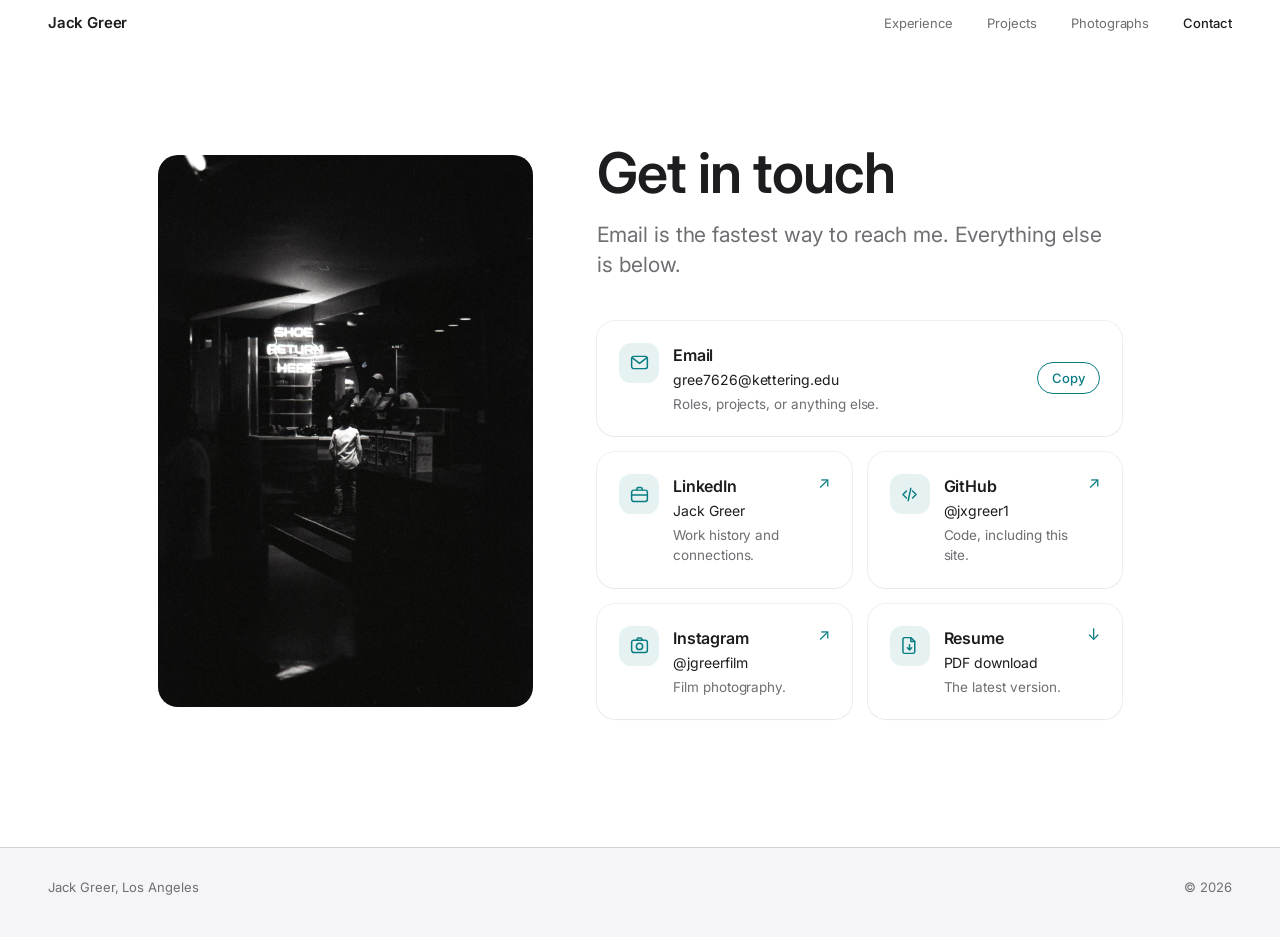
==== contact.html @ ddaab8fc "Seperate pages Changed from single Index to updated pages, as well as minor tweaks to text in projec" ====
<!doctype html>
<html lang="en">
<head>
<meta charset="utf-8">
<meta name="viewport" content="width=device-width, initial-scale=1">
<meta name="description" content="Get in touch with Jack Greer.">
<link rel="canonical" href="https://greerjack.com/contact.html">
<meta property="og:type" content="website">
<meta property="og:site_name" content="Jack Greer">
<meta property="og:title" content="Contact · Jack Greer">
<meta property="og:url" content="https://greerjack.com/contact.html">
<meta property="og:image" content="https://greerjack.com/ig/01.jpg">
<meta name="twitter:card" content="summary_large_image">
<meta name="theme-color" content="#FFFFFF">
<link rel="icon" type="image/png" href="assets/favicon.png">
<link rel="apple-touch-icon" href="assets/favicon.png">
<title>Contact · Jack Greer</title>
<link rel="preconnect" href="https://fonts.googleapis.com">
<link rel="preconnect" href="https://fonts.gstatic.com" crossorigin>
<link rel="stylesheet" href="https://fonts.googleapis.com/css2?family=Inter:wght@400;500;600&display=swap">
<link rel="stylesheet" href="assets/site.css">
</head>
<body>
<nav class="nav">
  <div class="nav-in">
    <a class="logo" href="index.html">Jack Greer</a>
    <a href="experience.html">Experience</a>
    <a href="projects.html">Projects</a>
    <a href="photographs.html">Photographs</a>
    <a href="contact.html" aria-current="page">Contact</a>
  </div>
</nav>

<main>

  <section class="band first" id="contact">
    <div class="inner">
      <div class="contact">
        <figure class="contact-photo">
          <img src="assets/contact.jpg" width="1200" height="1767"
               alt="Black and white film photo of a child standing at a bowling alley counter under a neon sign reading Shoe Return Here">
        </figure>

        <div class="contact-body">
          <h1>Get in touch</h1>
          <p class="sub">Email is the fastest way to reach me. Everything else is below.</p>

          <div class="ccards">
            <div class="ccard-wrap wide">
              <a class="ccard" href="mailto:gree7626@kettering.edu">
                <span class="ic" aria-hidden="true"><svg viewBox="0 0 24 24"><rect x="3" y="5" width="18" height="14" rx="2.5"/><path d="M3.5 6.5 12 13l8.5-6.5"/></svg></span>
                <span class="txt"><b>Email</b><span class="h">gree7626@kettering.edu</span><span class="d">Roles, projects, or anything else.</span></span>
              </a>
              <button class="copy" type="button" data-copy="gree7626@kettering.edu" aria-label="Copy email address">Copy</button>
            </div>

            <a class="ccard" href="https://www.linkedin.com/in/jack-greer-14b435104/" target="_blank" rel="noopener">
              <span class="ic" aria-hidden="true"><svg viewBox="0 0 24 24"><rect x="3" y="7" width="18" height="13" rx="2.5"/><path d="M9 7V5.5A1.5 1.5 0 0 1 10.5 4h3A1.5 1.5 0 0 1 15 5.5V7M3 12.5h18"/></svg></span>
              <span class="txt"><b>LinkedIn</b><span class="h">Jack Greer</span><span class="d">Work history and connections.</span></span>
              <span class="go" aria-hidden="true">&#8599;</span>
            </a>

            <a class="ccard" href="https://github.com/jxgreer1" target="_blank" rel="noopener">
              <span class="ic" aria-hidden="true"><svg viewBox="0 0 24 24"><path d="m8.5 8-4 4 4 4M15.5 8l4 4-4 4M13.5 5l-3 14"/></svg></span>
              <span class="txt"><b>GitHub</b><span class="h">@jxgreer1</span><span class="d">Code, including this site.</span></span>
              <span class="go" aria-hidden="true">&#8599;</span>
            </a>

            <a class="ccard" href="https://www.instagram.com/jgreerfilm/" target="_blank" rel="noopener">
              <span class="ic" aria-hidden="true"><svg viewBox="0 0 24 24"><rect x="3" y="6" width="18" height="14" rx="2.5"/><path d="M8.5 6 10 3.5h4L15.5 6"/><circle cx="12" cy="13" r="3.6"/></svg></span>
              <span class="txt"><b>Instagram</b><span class="h">@jgreerfilm</span><span class="d">Film photography.</span></span>
              <span class="go" aria-hidden="true">&#8599;</span>
            </a>

            <a class="ccard" href="https://docs.google.com/document/d/1cQ-q45MvrqVST_3Hsrq_gAMxx80rNRZd/export?format=pdf">
              <span class="ic" aria-hidden="true"><svg viewBox="0 0 24 24"><path d="M6.5 3h7l4.5 4.5V19a2 2 0 0 1-2 2h-9.5a2 2 0 0 1-2-2V5a2 2 0 0 1 2-2Z"/><path d="M13.5 3v4.5H18M12 11v6m-2.5-2.5L12 17l2.5-2.5"/></svg></span>
              <span class="txt"><b>Resume</b><span class="h">PDF download</span><span class="d">The latest version.</span></span>
              <span class="go" aria-hidden="true">&darr;</span>
            </a>
          </div>
        </div>
      </div>
    </div>
  </section>

</main>

<footer>
  <div class="foot">
    <span>Jack Greer, Los Angeles</span>
    <span>&copy; 2026</span>
  </div>
</footer>

<script src="assets/site.js"></script>
</body>
</html>
---- assets/site.css ----
/* Shared styles for the top-level pages: index, experience, projects,
   photographs, contact. Project pages under projects/ carry their own. */
:root{
  color-scheme: light;
  --bg:#FFFFFF;
  --bg-alt:#F5F5F7;
  --ink:#1D1D1F;
  --ink-2:#6E6E73;
  --rule:#D2D2D7;
  --accent:#0A7D82;
  --sans:-apple-system,BlinkMacSystemFont,"SF Pro Text","SF Pro Display","SF Pro",
         "Inter","Segoe UI",Roboto,"Helvetica Neue",Arial,sans-serif;
  --gut:clamp(22px,5vw,48px);
  --page:1060px;
  --wide:1400px;
}

/* ---------- page transitions ----------
   Same-site navigations crossfade instead of hard reloading; the nav is
   lifted out so it holds still. Browsers without support load normally. */
@view-transition{navigation:auto}
.nav{view-transition-name:site-nav}
::view-transition-old(root){animation:vt-out .26s cubic-bezier(.4,0,1,1) both}
::view-transition-new(root){animation:vt-in .45s cubic-bezier(.22,.61,.36,1) both}
@keyframes vt-out{to{opacity:0;transform:translateY(-10px)}}
@keyframes vt-in{from{opacity:0;transform:translateY(16px)}}
::view-transition-group(*){animation-duration:.55s;animation-timing-function:cubic-bezier(.22,.61,.36,1)}
::view-transition-image-pair(cover-troodon),
::view-transition-image-pair(cover-miata),
::view-transition-image-pair(cover-tire){overflow:hidden;border-radius:clamp(14px,1.6vw,22px)}
::view-transition-old(cover-troodon),::view-transition-new(cover-troodon),
::view-transition-old(cover-miata),::view-transition-new(cover-miata),
::view-transition-old(cover-tire),::view-transition-new(cover-tire){height:100%;object-fit:cover}
@media (prefers-reduced-motion:reduce){
  ::view-transition-group(*),::view-transition-old(*),::view-transition-new(*){animation:none!important}
}

*{box-sizing:border-box}
html{-webkit-text-size-adjust:100%;scroll-behavior:smooth}
@media (prefers-reduced-motion:reduce){html{scroll-behavior:auto}*{transition:none!important;animation:none!important}}
body{
  margin:0;background:var(--bg);color:var(--ink);
  font-family:var(--sans);
  font-size:clamp(16px,1.1vw,17px);line-height:1.5;letter-spacing:-.003em;
  -webkit-font-smoothing:antialiased;-moz-osx-font-smoothing:grayscale;
  min-height:100vh;display:flex;flex-direction:column;
}
main{flex:1}
img{display:block;max-width:100%}
button,input,select,textarea{font-family:inherit;font-size:inherit;letter-spacing:inherit}
a{color:inherit}
:focus-visible{outline:2px solid var(--accent);outline-offset:4px;border-radius:4px}

.inner{max-width:var(--page);margin:0 auto;padding-inline:var(--gut)}
.inner.wide{max-width:var(--wide)}

/* ---------- nav ---------- */
.nav{
  position:sticky;top:0;z-index:50;height:48px;
  background:rgba(255,255,255,.72);
  backdrop-filter:saturate(180%) blur(20px);
  -webkit-backdrop-filter:saturate(180%) blur(20px);
  border-bottom:1px solid rgba(0,0,0,0);
  transition:background .3s ease,border-color .3s ease;
}
.nav.scrolled{background:rgba(255,255,255,.86);border-bottom-color:rgba(0,0,0,.09)}
.nav-in{
  max-width:var(--wide);margin:0 auto;padding-inline:var(--gut);height:100%;
  display:flex;align-items:center;gap:clamp(16px,3vw,34px);
}
.nav a{text-decoration:none;font-size:13px;color:var(--ink-2);transition:color .2s ease;white-space:nowrap}
.nav a:hover{color:var(--ink)}
.nav .logo{font-size:15px;font-weight:600;color:var(--ink);margin-right:auto;letter-spacing:-.012em}
.nav a[aria-current="page"]{color:var(--ink);font-weight:500}
@media (max-width:520px){
  .nav-in{gap:14px}
  .nav a{font-size:12.5px}
  .nav .logo{font-size:14px}
}
@media (max-width:400px){
  .nav-in{gap:11px}
  .nav a{font-size:12px}
}

/* ---------- hero (home) ---------- */
.hero{
  text-align:center;
  padding-block:clamp(84px,14vw,152px) clamp(72px,11vw,116px);
}
.hero h1{
  margin:0;font-size:clamp(46px,10vw,104px);font-weight:600;
  line-height:1.03;letter-spacing:-.022em;text-wrap:balance;
}
@media (prefers-reduced-motion:no-preference){
  .hero h1,.hero .lede,.hero .where{
    animation:heroIn .7s cubic-bezier(.22,.61,.36,1) backwards;
  }
  .hero h1{animation-delay:0s}
  .hero .lede{animation-delay:.09s}
  .hero .where{animation-delay:.18s}
}
@keyframes heroIn{from{opacity:0;transform:translateY(16px)}}
/* the name eases back and fades as you scroll past it */
@supports (animation-timeline: scroll()){
  @media (prefers-reduced-motion:no-preference){
    .hero{animation:heroAway linear both;animation-timeline:scroll(root);animation-range:0 60vh}
    @keyframes heroAway{to{opacity:.1;transform:translateY(-6vh) scale(.92)}}
  }
}
.lede{
  margin:clamp(18px,2.6vw,26px) auto 0;max-width:30ch;
  font-size:clamp(19px,2.6vw,27px);line-height:1.3;font-weight:500;
  letter-spacing:-.012em;color:var(--ink);text-wrap:balance;
}
.where{
  margin:clamp(22px,3vw,30px) 0 0;display:inline-flex;align-items:center;gap:8px;
  font-size:14px;color:var(--ink-2);
}
.where .dot{width:7px;height:7px;border-radius:50%;background:var(--accent);flex:none}

/* newest post, centered under the name */
.latest{margin:0 auto;max-width:min(720px,100%);text-align:center}
.latest .shot .plate{border-radius:clamp(14px,1.6vw,20px)}
.latest figcaption{margin-top:14px;font-size:14px;color:var(--ink-2)}
.latest figcaption .tag{
  display:inline-block;margin-right:8px;padding:2px 10px;border-radius:980px;
  background:rgba(10,125,130,.1);color:var(--accent);font-weight:600;font-size:12px;
}
.latest figcaption .t{color:var(--ink);font-weight:500}
.latest figcaption a{color:var(--accent);text-decoration:none;font-weight:500}
/* grows into place as it scrolls up */
@supports (animation-timeline: view()){
  @media (prefers-reduced-motion:no-preference){
    .latest{animation:growIn linear both;animation-timeline:view();animation-range:entry 0% cover 42%}
    @keyframes growIn{from{opacity:.35;transform:scale(.84)}}
  }
}

/* ---------- big numbers ---------- */
.stats{
  display:grid;grid-template-columns:repeat(auto-fit,minmax(200px,1fr));
  gap:clamp(24px,3vw,40px);margin:clamp(36px,5vw,56px) 0 0;padding:0;list-style:none;
}
.stat{border-top:1px solid var(--rule);padding-top:18px}
.stat .num{
  display:block;font-size:clamp(44px,5.6vw,68px);font-weight:600;line-height:1;
  letter-spacing:-.035em;font-variant-numeric:tabular-nums;white-space:nowrap;
  background:linear-gradient(120deg,#0A7D82 10%,#33B3A6 90%);
  -webkit-background-clip:text;background-clip:text;color:transparent;
}
.stat .lbl{display:block;margin-top:12px;font-size:15px;line-height:1.45;color:var(--ink-2)}
.stat .lbl b{color:var(--ink);font-weight:600}

/* ---------- intro ---------- */
.intro{
  display:grid;grid-template-columns:minmax(0,5fr) minmax(0,7fr);
  gap:clamp(28px,5vw,64px);align-items:start;margin-top:clamp(30px,4vw,48px);
}
.intro .me{margin:0;border-radius:clamp(14px,1.6vw,20px);overflow:hidden;background:#E8E8ED;line-height:0}
.intro .me img{width:100%;height:auto}
@media (max-width:760px){
  .intro{grid-template-columns:1fr}
  .intro .me{max-width:420px;margin-inline:auto}
}
.band .intro .prose{margin-top:0}

/* ---------- bands ---------- */
.band{padding-block:clamp(72px,11vw,128px)}
.band.alt{background:var(--bg-alt)}
.band.first{padding-top:clamp(56px,8vw,96px)}
.band h1,.band h2{
  margin:0;font-size:clamp(30px,5.4vw,56px);font-weight:600;
  line-height:1.07;letter-spacing:-.017em;text-wrap:balance;
}
.band .sub{
  margin:clamp(14px,2vw,20px) 0 0;font-size:clamp(17px,2.1vw,21px);
  line-height:1.45;color:var(--ink-2);max-width:60ch;
}
.band .prose{margin:clamp(24px,3.4vw,40px) 0 0;max-width:62ch}
.band .prose p{margin:0 0 1em;font-size:clamp(17px,2vw,20px);line-height:1.52;color:var(--ink-2)}
.band .prose p:last-child{margin-bottom:0}
.center{text-align:center}
.center .sub{margin-inline:auto}
.band .sub a,.band .prose a,.cv .what a{color:var(--accent);text-decoration:none;transition:opacity .2s ease}
.band .sub a:hover,.band .prose a:hover,.cv .what a:hover{opacity:.7}

/* ---------- experience ---------- */
.cv{list-style:none;margin:clamp(30px,4vw,48px) 0 0;padding:0;display:flex;flex-direction:column}
.cv li{
  padding-block:clamp(34px,4.6vw,52px);border-top:1px solid var(--rule);
  display:grid;grid-template-columns:minmax(0,1fr) auto;gap:8px 28px;
}
.cv li:last-child{border-bottom:1px solid var(--rule)}
.cv .org{font-size:clamp(20px,2.6vw,27px);font-weight:600;letter-spacing:-.014em;line-height:1.2}
.cv .when{font-size:14px;color:var(--ink-2);text-align:right;white-space:nowrap;padding-top:6px}
.cv .role{grid-column:1/-1;margin:0;font-size:15px;font-weight:600;color:var(--accent)}
.cv .what{grid-column:1/-1;margin:12px 0 0;color:var(--ink-2);max-width:62ch;font-size:16px;line-height:1.7}
@media (max-width:620px){
  .cv li{grid-template-columns:1fr}
  .cv .when{text-align:left;padding-top:0}
}

/* ---------- tools ---------- */
.tools{
  display:grid;grid-template-columns:repeat(auto-fit,minmax(210px,1fr));
  gap:clamp(22px,3vw,40px);margin-top:clamp(56px,7vw,88px);
}
.tools div{display:flex;flex-direction:column;gap:10px}
.tools dt{font-size:13px;font-weight:600;color:var(--accent);margin:0}
.tools dd{margin:0;font-size:16px;line-height:1.55;color:var(--ink-2)}

/* ---------- resume: download only ---------- */
.resume{
  margin-top:clamp(30px,4vw,48px);padding:clamp(22px,3vw,32px);
  display:flex;flex-wrap:wrap;align-items:center;justify-content:space-between;gap:16px 24px;
  background:var(--bg);border-radius:clamp(14px,1.6vw,20px);
  box-shadow:0 1px 2px rgba(0,0,0,.04),0 0 0 1px rgba(0,0,0,.05);
}
.resume h3{margin:0;font-size:clamp(20px,2.6vw,26px);font-weight:600;letter-spacing:-.014em}
.resume p{margin:4px 0 0;font-size:15px;color:var(--ink-2)}
.resume .cta{margin-top:0}
.resume .btn{padding:10px 22px;font-size:15px}

/* ---------- projects ---------- */
.projects{
  display:grid;grid-template-columns:repeat(auto-fill,minmax(min(100%,420px),1fr));
  gap:clamp(18px,2.6vw,30px);margin-top:clamp(30px,4vw,48px);
}
.proj{
  display:flex;flex-direction:column;text-decoration:none;color:inherit;
  background:var(--bg);border-radius:clamp(14px,1.6vw,20px);overflow:hidden;
  box-shadow:0 1px 2px rgba(0,0,0,.04),0 0 0 1px rgba(0,0,0,.05);
  transition:transform .5s cubic-bezier(.22,.61,.36,1),box-shadow .5s cubic-bezier(.22,.61,.36,1);
}
@media (hover:hover) and (prefers-reduced-motion:no-preference){
  .proj:hover{transform:scale(1.03);box-shadow:0 18px 44px rgba(0,0,0,.16)}
}
.proj .cover{aspect-ratio:16/10;background:#1B1B1F;overflow:hidden;
  border-radius:clamp(14px,1.6vw,20px) clamp(14px,1.6vw,20px) 0 0}
.proj .cover img{width:100%;height:100%;object-fit:cover}
.proj .body{padding:clamp(20px,2.6vw,28px);display:flex;flex-direction:column;gap:8px}
.proj .status{
  align-self:flex-start;padding:2px 10px;border-radius:980px;
  background:rgba(10,125,130,.1);color:var(--accent);font-weight:600;font-size:12px;
}
.proj h3{margin:4px 0 0;font-size:clamp(20px,2.4vw,24px);font-weight:600;letter-spacing:-.014em;line-height:1.2}
.proj p{margin:0;color:var(--ink-2);font-size:16px;line-height:1.55}
.proj .more{margin-top:6px;color:var(--accent);font-size:15px;font-weight:500}

/* ---------- gallery ---------- */
.gallery{max-width:var(--wide);margin:clamp(40px,5vw,64px) auto 0;padding-inline:var(--gut);
  display:flex;flex-direction:column;gap:clamp(16px,2.4vw,30px)}
.grow{display:grid;grid-template-columns:1fr 1fr;gap:clamp(16px,2.4vw,30px)}
@media (max-width:720px){.grow{grid-template-columns:1fr}}
.shot{margin:0;display:block}
.shot .plate{
  overflow:hidden;border-radius:clamp(12px,1.4vw,18px);background:#E8E8ED;
  border:0;padding:0;cursor:zoom-in;display:block;width:100%;line-height:0;
}
.shot .plate img{
  width:100%;height:auto;
  transition:transform .9s cubic-bezier(.22,.61,.36,1),filter .4s ease;
}
/* Apple-style hover: the whole tile lifts and grows a touch */
.shot .plate,.intro .me{
  transition:transform .5s cubic-bezier(.22,.61,.36,1),box-shadow .5s cubic-bezier(.22,.61,.36,1);
}
@media (hover:hover) and (prefers-reduced-motion:no-preference){
  .shot .plate:hover,.intro .me:hover{
    transform:scale(1.03);
    box-shadow:0 18px 44px rgba(0,0,0,.16);
  }
}

/* ---------- contact ---------- */
.contact{
  display:grid;grid-template-columns:minmax(0,5fr) minmax(0,7fr);
  gap:clamp(28px,5vw,64px);align-items:center;
}
.contact-photo{margin:0;border-radius:clamp(14px,1.6vw,20px);overflow:hidden;background:#111;line-height:0}
.contact-photo img{width:100%;height:auto}
@media (prefers-reduced-motion:no-preference){
  .contact-photo{animation:heroIn .8s cubic-bezier(.22,.61,.36,1) .1s backwards}
  .contact-body > *{animation:heroIn .7s cubic-bezier(.22,.61,.36,1) backwards}
  .contact-body > .sub{animation-delay:.08s}
  .contact-body > .ccards{animation-delay:.16s}
}
.contact-body .sub{margin-top:clamp(12px,1.6vw,16px)}
.ccards{display:grid;grid-template-columns:1fr 1fr;gap:clamp(12px,1.6vw,16px);margin-top:clamp(28px,4vw,40px)}
.ccard-wrap{position:relative}
.ccard-wrap.wide{grid-column:1/-1}
.ccard{
  position:relative;display:flex;align-items:flex-start;gap:14px;height:100%;
  padding:clamp(16px,2vw,22px);border-radius:clamp(14px,1.6vw,18px);
  background:var(--bg);text-decoration:none;color:inherit;
  box-shadow:0 1px 2px rgba(0,0,0,.04),0 0 0 1px rgba(0,0,0,.06);
  transition:transform .45s cubic-bezier(.22,.61,.36,1),box-shadow .45s cubic-bezier(.22,.61,.36,1);
}
@media (hover:hover) and (prefers-reduced-motion:no-preference){
  .ccard:hover{transform:translateY(-3px) scale(1.015);box-shadow:0 14px 36px rgba(0,0,0,.12)}
}
.ccard .ic{
  flex:none;width:40px;height:40px;border-radius:12px;display:grid;place-items:center;
  background:rgba(10,125,130,.1);color:var(--accent);
}
.ccard .ic svg{width:21px;height:21px;fill:none;stroke:currentColor;stroke-width:1.7;stroke-linecap:round;stroke-linejoin:round}
.ccard .txt{display:flex;flex-direction:column;gap:2px;min-width:0}
.ccard b{font-size:16px;font-weight:600;letter-spacing:-.01em}
.ccard .h{font-size:14px;color:var(--ink);overflow-wrap:anywhere}
.ccard .d{font-size:13.5px;color:var(--ink-2);margin-top:2px}
.ccard .go{margin-left:auto;color:var(--accent);font-size:16px;line-height:1;transition:transform .3s ease}
.ccard:hover .go{transform:translate(2px,-2px)}
.ccard-wrap.wide .ccard{padding-right:96px}
.copy{
  position:absolute;top:50%;right:clamp(16px,2vw,22px);transform:translateY(-50%);
  padding:7px 14px;border-radius:980px;border:1px solid var(--accent);cursor:pointer;
  background:transparent;color:var(--accent);font-size:13px;font-weight:500;
  transition:background .2s ease,color .2s ease;
}
.copy:hover{background:rgba(10,125,130,.08)}
.copy.done{background:var(--accent);color:#fff}
@media (max-width:860px){
  .contact{grid-template-columns:1fr}
  .contact-photo{order:2;max-width:440px;margin-inline:auto}
}
@media (max-width:520px){.ccards{grid-template-columns:1fr}}

/* ---------- buttons ---------- */
.cta{display:flex;flex-wrap:wrap;gap:12px;justify-content:center;margin-top:clamp(28px,4vw,40px)}
.btn{
  display:inline-flex;align-items:center;justify-content:center;
  padding:12px 24px;border-radius:980px;text-decoration:none;font-size:16px;font-weight:500;
  background:var(--accent);color:#fff;transition:opacity .2s ease,transform .2s ease;
}
.btn:hover{opacity:.86}
.btn.ghost{background:transparent;color:var(--accent);border:1px solid var(--accent)}
.btn.ghost:hover{background:rgba(10,125,130,.07);opacity:1}

/* ---------- footer ---------- */
footer{background:var(--bg-alt);border-top:1px solid var(--rule);padding-block:30px 40px}
.foot{
  max-width:var(--wide);margin:0 auto;padding-inline:var(--gut);
  display:flex;justify-content:space-between;gap:12px;flex-wrap:wrap;font-size:13px;color:var(--ink-2);
}

/* ---------- lightbox ---------- */
.box{
  position:fixed;inset:0;z-index:99;border:0;margin:0;padding:0;width:100%;height:100%;
  background:rgba(245,245,247,.97);
  backdrop-filter:blur(24px);-webkit-backdrop-filter:blur(24px);
  display:none;
}
.box[open]{display:flex;flex-direction:column;align-items:center;justify-content:center;gap:16px;padding:clamp(18px,4vw,52px)}
.box::backdrop{background:rgba(245,245,247,.97)}
.box img{max-width:100%;max-height:78vh;width:auto;height:auto;object-fit:contain;border-radius:10px}
.box figcaption{font-size:14px;color:var(--ink-2);text-align:center;max-width:60ch}
.box figcaption .t{color:var(--ink);font-weight:500}
.box figcaption a{color:var(--accent);text-decoration:none}
.box .x{
  position:absolute;top:clamp(14px,2.4vw,26px);right:clamp(14px,2.4vw,26px);
  width:34px;height:34px;border-radius:50%;border:0;cursor:pointer;
  background:rgba(0,0,0,.06);color:var(--ink);font-size:17px;line-height:1;
}
.box .x:hover{background:rgba(0,0,0,.12)}

/* ---------- scroll choreography ----------
   Reveals are driven by IntersectionObserver with a hard timeout, so nothing
   can be left stranded invisible. The parallax below is CSS scroll-linked and
   only ever touches transform, so an unsupported browser just gets a still. */
.rise{
  opacity:.001;transform:translateY(28px) scale(.992);
  transition:opacity .75s cubic-bezier(.22,.61,.36,1),
             transform .75s cubic-bezier(.22,.61,.36,1);
  will-change:opacity,transform;
}
.rise.in{opacity:1;transform:none;will-change:auto}
/* second photo in a two up row trails the first */
.grow .shot:nth-child(2).rise{transition-delay:.09s}

@supports (animation-timeline: view()){
  @media (prefers-reduced-motion:no-preference){
    .shot .plate img{
      animation:drift linear both;
      animation-timeline:view();
      animation-range:entry 0% exit 100%;
    }
    @keyframes drift{
      from{transform:translateY(-2.2%) scale(1.065)}
      to{transform:translateY(2.2%) scale(1.065)}
    }
    .shot .plate:hover img{filter:brightness(1.05)}
  }
}
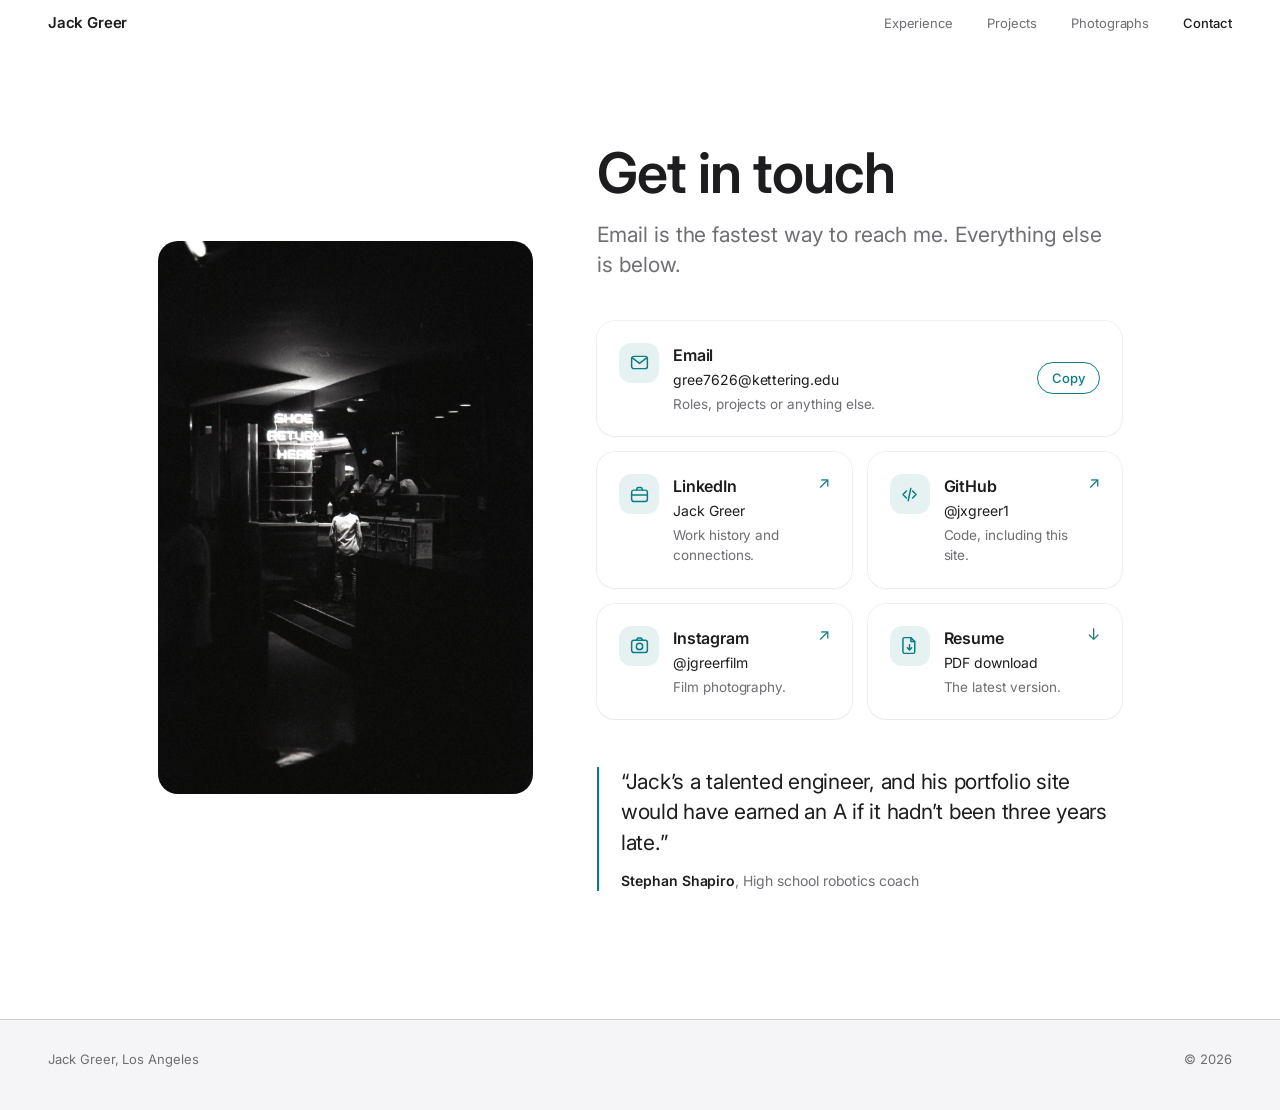
==== commit b57b877a: "Grammer" ====
--- a/contact.html
+++ b/contact.html
@@ -49,7 +49,7 @@
             <div class="ccard-wrap wide">
               <a class="ccard" href="mailto:gree7626@kettering.edu">
                 <span class="ic" aria-hidden="true"><svg viewBox="0 0 24 24"><rect x="3" y="5" width="18" height="14" rx="2.5"/><path d="M3.5 6.5 12 13l8.5-6.5"/></svg></span>
-                <span class="txt"><b>Email</b><span class="h">gree7626@kettering.edu</span><span class="d">Roles, projects, or anything else.</span></span>
+                <span class="txt"><b>Email</b><span class="h">gree7626@kettering.edu</span><span class="d">Roles, projects or anything else.</span></span>
               </a>
               <button class="copy" type="button" data-copy="gree7626@kettering.edu" aria-label="Copy email address">Copy</button>
             </div>
@@ -78,6 +78,11 @@
               <span class="go" aria-hidden="true">&darr;</span>
             </a>
           </div>
+
+          <figure class="quote">
+            <blockquote><p>&ldquo;Jack&rsquo;s a talented engineer, and his portfolio site would have earned an A if it hadn&rsquo;t been three years late.&rdquo;</p></blockquote>
+            <figcaption><b>Stephan Shapiro</b><span>High school robotics coach</span></figcaption>
+          </figure>
         </div>
       </div>
     </div>
--- a/assets/site.css
+++ b/assets/site.css
@@ -284,7 +284,14 @@
   .contact-body > *{animation:heroIn .7s cubic-bezier(.22,.61,.36,1) backwards}
   .contact-body > .sub{animation-delay:.08s}
   .contact-body > .ccards{animation-delay:.16s}
-}
+  .contact-body > .quote{animation-delay:.24s}
+}
+.quote{margin:clamp(32px,4.5vw,48px) 0 0;padding-left:clamp(16px,2vw,22px);border-left:2px solid var(--accent)}
+.quote blockquote{margin:0}
+.quote p{margin:0;font-size:clamp(18px,1.8vw,21px);line-height:1.45;letter-spacing:-.012em;color:var(--ink)}
+.quote figcaption{margin-top:12px;font-size:14px;color:var(--ink-2)}
+.quote figcaption b{font-weight:600;color:var(--ink)}
+.quote figcaption b::after{content:", ";font-weight:400;color:var(--ink-2)}
 .contact-body .sub{margin-top:clamp(12px,1.6vw,16px)}
 .ccards{display:grid;grid-template-columns:1fr 1fr;gap:clamp(12px,1.6vw,16px);margin-top:clamp(28px,4vw,40px)}
 .ccard-wrap{position:relative}
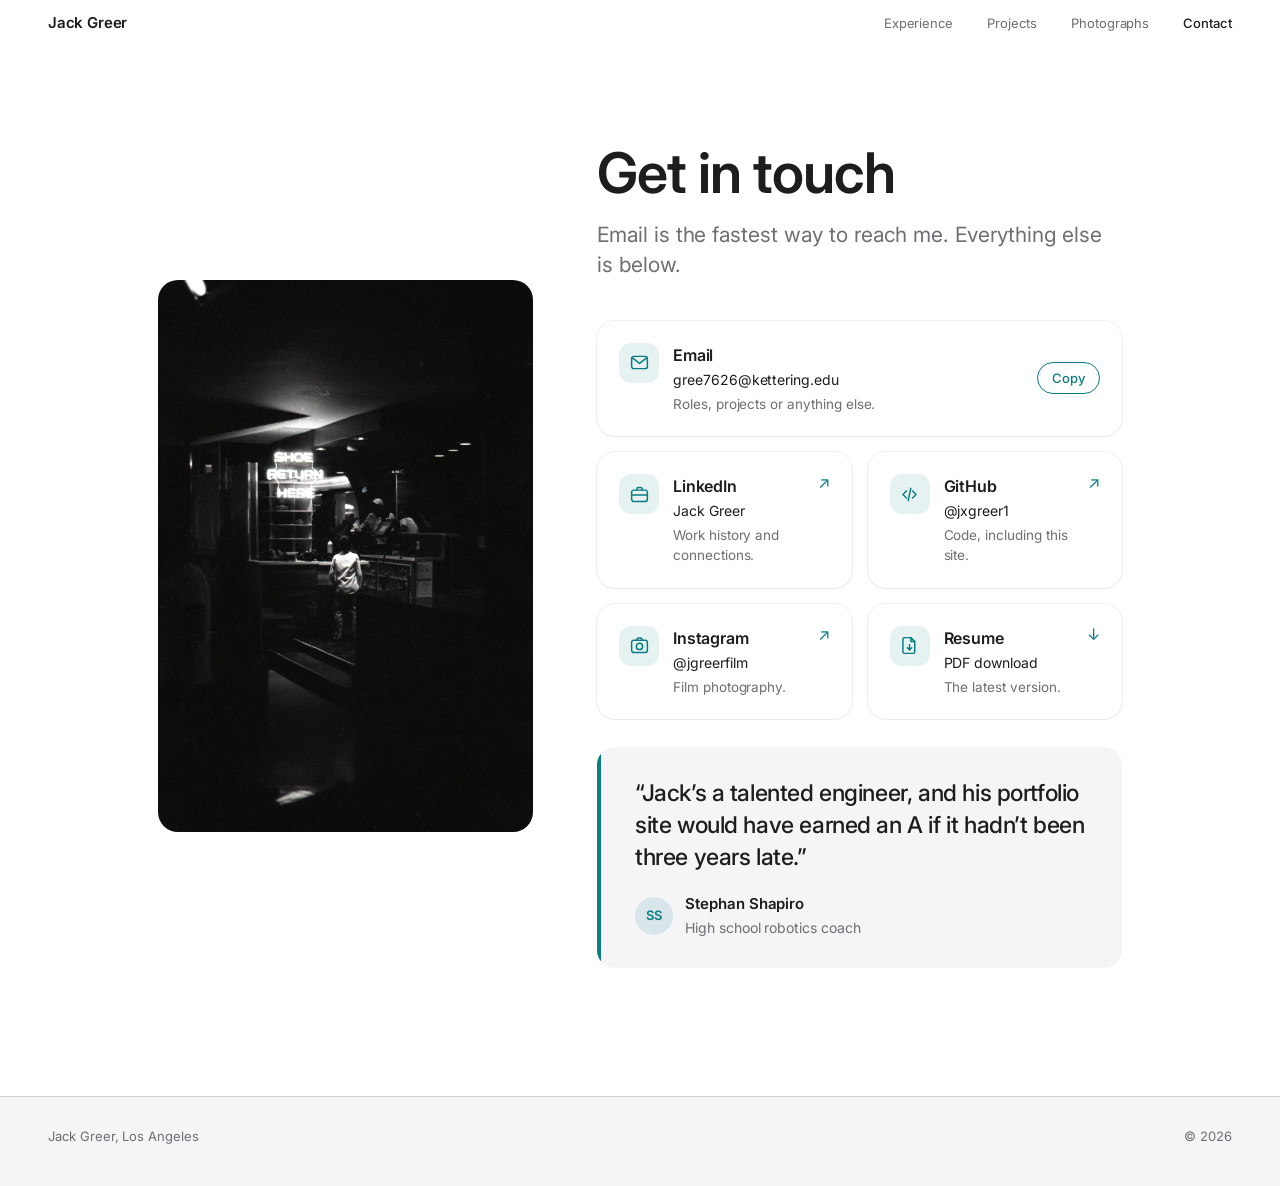
==== commit 11427f0a: "remove stars" ====
--- a/contact.html
+++ b/contact.html
@@ -18,7 +18,7 @@
 <link rel="preconnect" href="https://fonts.googleapis.com">
 <link rel="preconnect" href="https://fonts.gstatic.com" crossorigin>
 <link rel="stylesheet" href="https://fonts.googleapis.com/css2?family=Inter:wght@400;500;600&display=swap">
-<link rel="stylesheet" href="assets/site.css">
+<link rel="stylesheet" href="assets/site.css?v=20261104b">
 </head>
 <body>
 <nav class="nav">
@@ -81,7 +81,7 @@
 
           <figure class="quote">
             <blockquote><p>&ldquo;Jack&rsquo;s a talented engineer, and his portfolio site would have earned an A if it hadn&rsquo;t been three years late.&rdquo;</p></blockquote>
-            <figcaption><b>Stephan Shapiro</b><span>High school robotics coach</span></figcaption>
+            <figcaption><span class="av" aria-hidden="true">SS</span><span class="who"><b>Stephan Shapiro</b><span>High school robotics coach</span></span></figcaption>
           </figure>
         </div>
       </div>
@@ -97,6 +97,6 @@
   </div>
 </footer>
 
-<script src="assets/site.js"></script>
+<script src="assets/site.js?v=20261104b"></script>
 </body>
 </html>
--- a/assets/site.css
+++ b/assets/site.css
@@ -286,12 +286,23 @@
   .contact-body > .ccards{animation-delay:.16s}
   .contact-body > .quote{animation-delay:.24s}
 }
-.quote{margin:clamp(32px,4.5vw,48px) 0 0;padding-left:clamp(16px,2vw,22px);border-left:2px solid var(--accent)}
+/* review card: soft grey panel, teal bar down the left edge */
+.quote{
+  position:relative;overflow:hidden;
+  margin:clamp(20px,3vw,28px) 0 0;
+  padding:clamp(22px,2.6vw,30px) clamp(22px,2.6vw,30px) clamp(22px,2.6vw,30px) clamp(28px,3.2vw,38px);
+  border-radius:clamp(14px,1.6vw,18px);background:var(--bg-alt);
+}
+.quote::before{content:"";position:absolute;left:0;top:0;bottom:0;width:4px;background:var(--accent)}
 .quote blockquote{margin:0}
-.quote p{margin:0;font-size:clamp(18px,1.8vw,21px);line-height:1.45;letter-spacing:-.012em;color:var(--ink)}
-.quote figcaption{margin-top:12px;font-size:14px;color:var(--ink-2)}
-.quote figcaption b{font-weight:600;color:var(--ink)}
-.quote figcaption b::after{content:", ";font-weight:400;color:var(--ink-2)}
+.quote p{margin:0;font-size:clamp(19px,1.9vw,23px);font-weight:500;line-height:1.4;letter-spacing:-.018em;color:var(--ink)}
+.quote figcaption{display:flex;align-items:center;gap:12px;margin-top:20px}
+.quote .av{
+  flex:none;width:38px;height:38px;border-radius:50%;display:grid;place-items:center;
+  background:rgba(10,125,130,.12);color:var(--accent);font-size:13px;font-weight:600;letter-spacing:.02em;
+}
+.quote .who{display:flex;flex-direction:column;gap:1px;font-size:14px;color:var(--ink-2)}
+.quote .who b{font-weight:600;color:var(--ink);font-size:15px}
 .contact-body .sub{margin-top:clamp(12px,1.6vw,16px)}
 .ccards{display:grid;grid-template-columns:1fr 1fr;gap:clamp(12px,1.6vw,16px);margin-top:clamp(28px,4vw,40px)}
 .ccard-wrap{position:relative}
